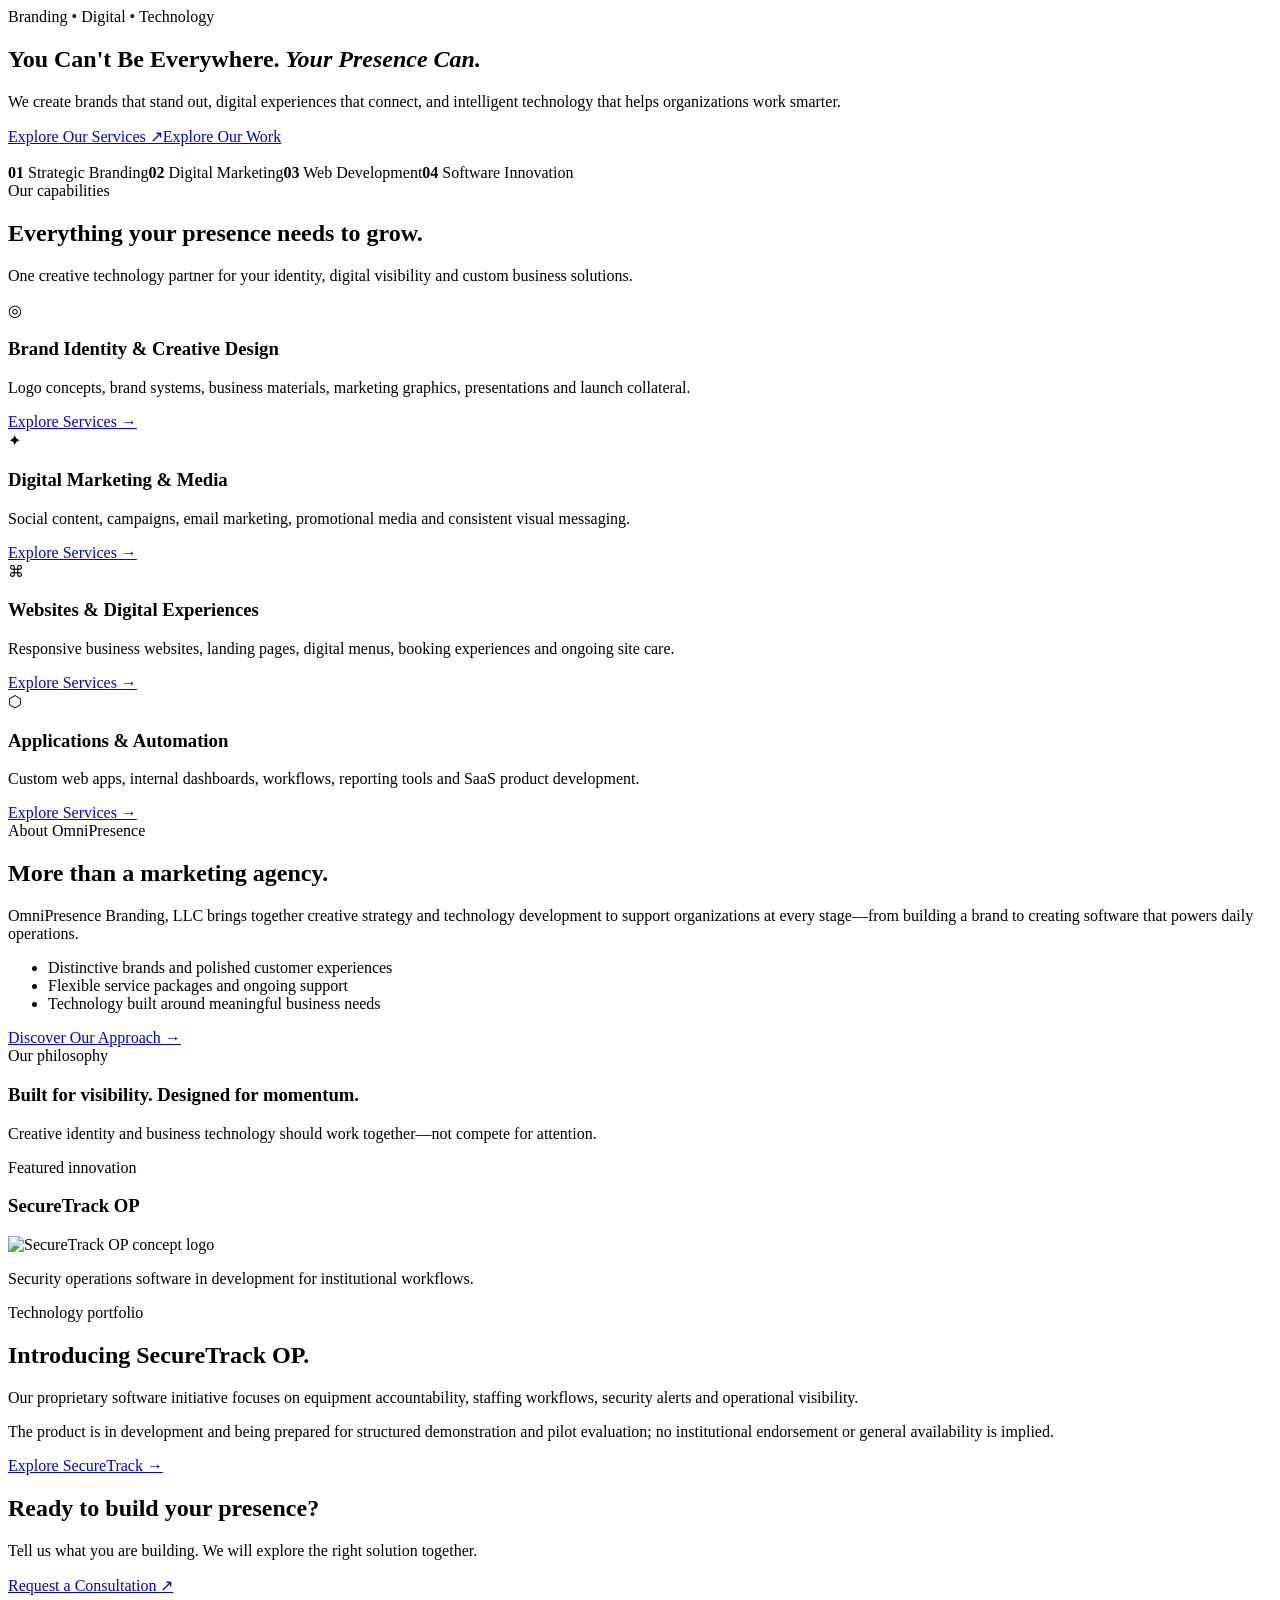
==== index.html @ 3f631cc3 "Add files via upload" ====
<!doctype html><html lang="en"><head><meta charset="utf-8"><meta name="viewport" content="width=device-width,initial-scale=1"><meta name="theme-color" content="#0b1424"><meta name="description" content="Creative branding, marketing, websites, custom applications and technology solutions."><title>Creative Branding & Technology | OmniPresence Branding, LLC</title><link rel="icon" href="assets/omnipresence-logo.svg" type="image/svg+xml"><link rel="stylesheet" href="assets/styles.css"></head><body><div data-header></div><main id="main-content"><section class="hero"><div class="container hero-grid"><div><div class="eyebrow">Branding • Digital • Technology</div><h1>You Can't Be Everywhere. <em>Your Presence Can.</em></h1><p>We create brands that stand out, digital experiences that connect, and intelligent technology that helps organizations work smarter.</p><div class="buttons"><a class="btn btn-gold" href="services.html">Explore Our Services ↗</a><a class="btn btn-outline" href="portfolio.html">Explore Our Work</a></div></div><div class="orbit" aria-hidden="true"><div class="orbit-core"><img src="assets/omnipresence-logo.svg" alt=""></div></div></div></section><div class="trust-strip"><div class="container trust-grid"><span><b>01</b> Strategic Branding</span><span><b>02</b> Digital Marketing</span><span><b>03</b> Web Development</span><span><b>04</b> Software Innovation</span></div></div><section class="light"><div class="container"><div class="section-head"><div class="eyebrow">Our capabilities</div><h2>Everything your presence needs to grow.</h2><p>One creative technology partner for your identity, digital visibility and custom business solutions.</p></div><div class="cards"><article class="card"><div class="symbol" aria-hidden="true">◎</div><h3>Brand Identity & Creative Design</h3><p>Logo concepts, brand systems, business materials, marketing graphics, presentations and launch collateral.</p><a class="text-link" href="services.html">Explore Services →</a></article><article class="card"><div class="symbol" aria-hidden="true">✦</div><h3>Digital Marketing & Media</h3><p>Social content, campaigns, email marketing, promotional media and consistent visual messaging.</p><a class="text-link" href="services.html">Explore Services →</a></article><article class="card"><div class="symbol" aria-hidden="true">⌘</div><h3>Websites & Digital Experiences</h3><p>Responsive business websites, landing pages, digital menus, booking experiences and ongoing site care.</p><a class="text-link" href="services.html">Explore Services →</a></article><article class="card"><div class="symbol" aria-hidden="true">⬡</div><h3>Applications & Automation</h3><p>Custom web apps, internal dashboards, workflows, reporting tools and SaaS product development.</p><a class="text-link" href="services.html">Explore Services →</a></article></div></div></section><section><div class="container split"><div><div class="eyebrow">About OmniPresence</div><h2>More than a marketing agency.</h2><p>OmniPresence Branding, LLC brings together creative strategy and technology development to support organizations at every stage—from building a brand to creating software that powers daily operations.</p><ul class="check-list"><li>Distinctive brands and polished customer experiences</li><li>Flexible service packages and ongoing support</li><li>Technology built around meaningful business needs</li></ul><a class="btn btn-dark" href="about.html">Discover Our Approach →</a></div><div class="feature-panel"><div class="eyebrow">Our philosophy</div><h3>Built for visibility. Designed for momentum.</h3><p>Creative identity and business technology should work together—not compete for attention.</p></div></div></section><section class="light"><div class="container split"><div class="feature-panel"><span class="tag">Featured innovation</span><h3>SecureTrack OP</h3><img class="product-logo" src="assets/securetrack-logo.svg" alt="SecureTrack OP concept logo"><p>Security operations software in development for institutional workflows.</p></div><div><div class="eyebrow">Technology portfolio</div><h2>Introducing SecureTrack OP.</h2><p>Our proprietary software initiative focuses on equipment accountability, staffing workflows, security alerts and operational visibility.</p><p class="muted">The product is in development and being prepared for structured demonstration and pilot evaluation; no institutional endorsement or general availability is implied.</p><a href="securetrack.html" class="btn btn-dark">Explore SecureTrack →</a></div></div></section><section><div class="container"><div class="cta"><div><h2>Ready to build your presence?</h2><p>Tell us what you are building. We will explore the right solution together.</p></div><a class="btn btn-gold" href="contact.html">Request a Consultation ↗</a></div></div></section></main><div data-footer></div><script src="assets/config.js"></script><script src="assets/app.js"></script></body></html>
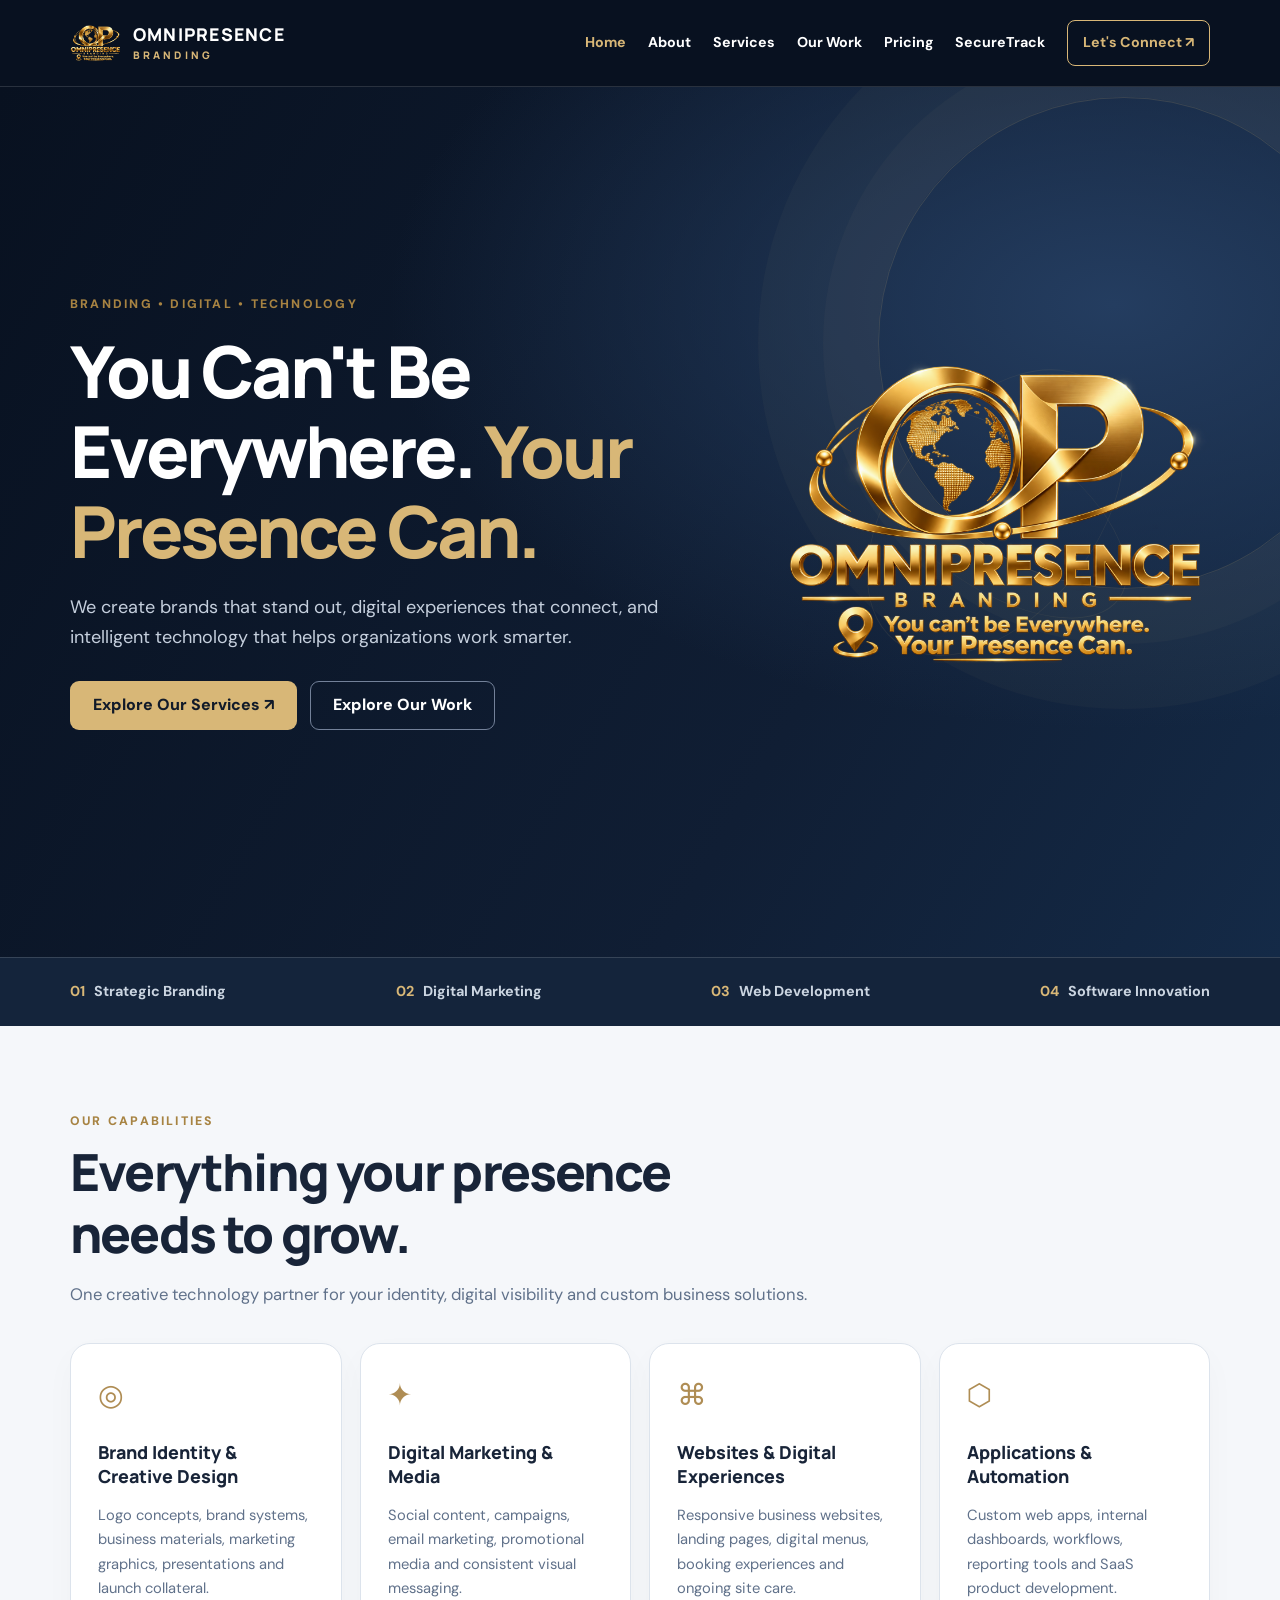
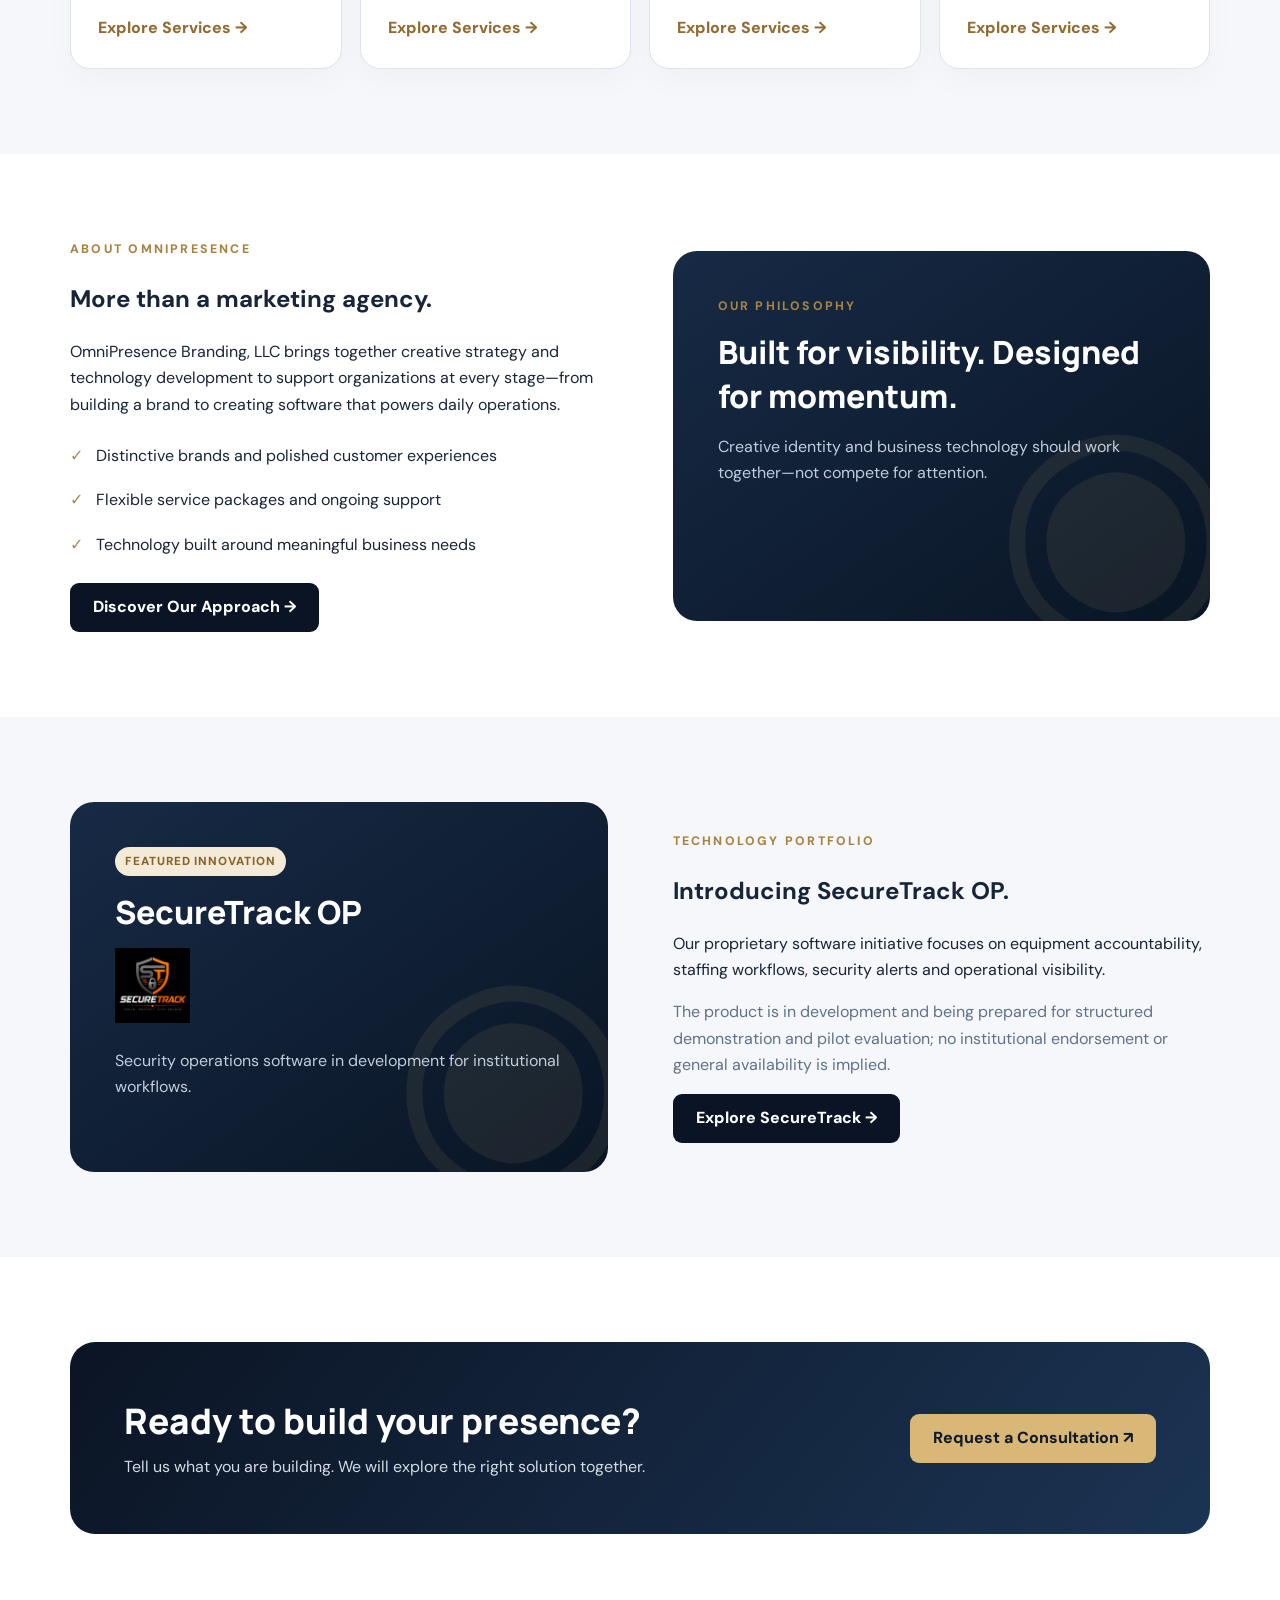
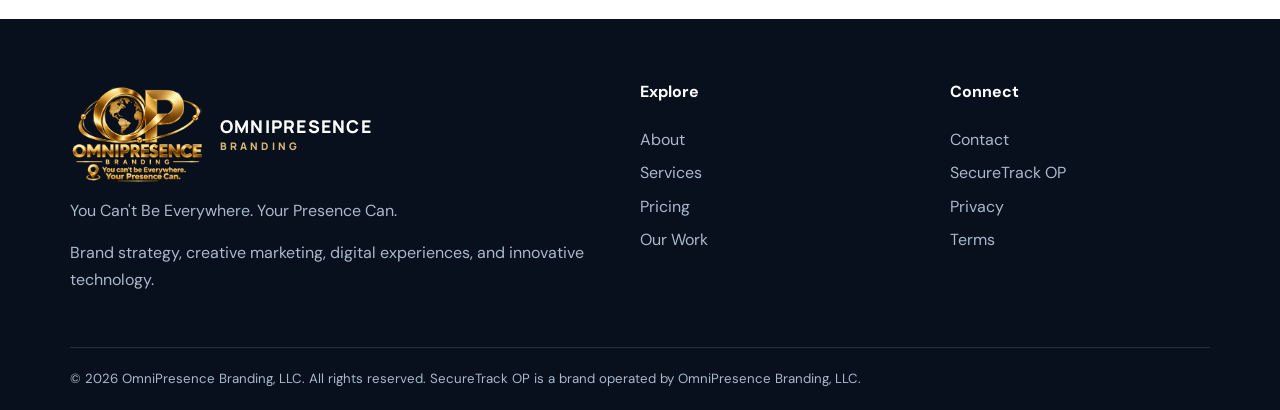
==== commit aaa1f25d: "Update index.html" ====
--- a/index.html
+++ b/index.html
@@ -1 +1 @@
-<!doctype html><html lang="en"><head><meta charset="utf-8"><meta name="viewport" content="width=device-width,initial-scale=1"><meta name="theme-color" content="#0b1424"><meta name="description" content="Creative branding, marketing, websites, custom applications and technology solutions."><title>Creative Branding & Technology | OmniPresence Branding, LLC</title><link rel="icon" href="assets/omnipresence-logo.svg" type="image/svg+xml"><link rel="stylesheet" href="assets/styles.css"></head><body><div data-header></div><main id="main-content"><section class="hero"><div class="container hero-grid"><div><div class="eyebrow">Branding • Digital • Technology</div><h1>You Can't Be Everywhere. <em>Your Presence Can.</em></h1><p>We create brands that stand out, digital experiences that connect, and intelligent technology that helps organizations work smarter.</p><div class="buttons"><a class="btn btn-gold" href="services.html">Explore Our Services ↗</a><a class="btn btn-outline" href="portfolio.html">Explore Our Work</a></div></div><div class="orbit" aria-hidden="true"><div class="orbit-core"><img src="assets/omnipresence-logo.svg" alt=""></div></div></div></section><div class="trust-strip"><div class="container trust-grid"><span><b>01</b> Strategic Branding</span><span><b>02</b> Digital Marketing</span><span><b>03</b> Web Development</span><span><b>04</b> Software Innovation</span></div></div><section class="light"><div class="container"><div class="section-head"><div class="eyebrow">Our capabilities</div><h2>Everything your presence needs to grow.</h2><p>One creative technology partner for your identity, digital visibility and custom business solutions.</p></div><div class="cards"><article class="card"><div class="symbol" aria-hidden="true">◎</div><h3>Brand Identity & Creative Design</h3><p>Logo concepts, brand systems, business materials, marketing graphics, presentations and launch collateral.</p><a class="text-link" href="services.html">Explore Services →</a></article><article class="card"><div class="symbol" aria-hidden="true">✦</div><h3>Digital Marketing & Media</h3><p>Social content, campaigns, email marketing, promotional media and consistent visual messaging.</p><a class="text-link" href="services.html">Explore Services →</a></article><article class="card"><div class="symbol" aria-hidden="true">⌘</div><h3>Websites & Digital Experiences</h3><p>Responsive business websites, landing pages, digital menus, booking experiences and ongoing site care.</p><a class="text-link" href="services.html">Explore Services →</a></article><article class="card"><div class="symbol" aria-hidden="true">⬡</div><h3>Applications & Automation</h3><p>Custom web apps, internal dashboards, workflows, reporting tools and SaaS product development.</p><a class="text-link" href="services.html">Explore Services →</a></article></div></div></section><section><div class="container split"><div><div class="eyebrow">About OmniPresence</div><h2>More than a marketing agency.</h2><p>OmniPresence Branding, LLC brings together creative strategy and technology development to support organizations at every stage—from building a brand to creating software that powers daily operations.</p><ul class="check-list"><li>Distinctive brands and polished customer experiences</li><li>Flexible service packages and ongoing support</li><li>Technology built around meaningful business needs</li></ul><a class="btn btn-dark" href="about.html">Discover Our Approach →</a></div><div class="feature-panel"><div class="eyebrow">Our philosophy</div><h3>Built for visibility. Designed for momentum.</h3><p>Creative identity and business technology should work together—not compete for attention.</p></div></div></section><section class="light"><div class="container split"><div class="feature-panel"><span class="tag">Featured innovation</span><h3>SecureTrack OP</h3><img class="product-logo" src="assets/securetrack-logo.svg" alt="SecureTrack OP concept logo"><p>Security operations software in development for institutional workflows.</p></div><div><div class="eyebrow">Technology portfolio</div><h2>Introducing SecureTrack OP.</h2><p>Our proprietary software initiative focuses on equipment accountability, staffing workflows, security alerts and operational visibility.</p><p class="muted">The product is in development and being prepared for structured demonstration and pilot evaluation; no institutional endorsement or general availability is implied.</p><a href="securetrack.html" class="btn btn-dark">Explore SecureTrack →</a></div></div></section><section><div class="container"><div class="cta"><div><h2>Ready to build your presence?</h2><p>Tell us what you are building. We will explore the right solution together.</p></div><a class="btn btn-gold" href="contact.html">Request a Consultation ↗</a></div></div></section></main><div data-footer></div><script src="assets/config.js"></script><script src="assets/app.js"></script></body></html>+<!doctype html><html lang="en"><head><meta charset="utf-8"><meta name="viewport" content="width=device-width,initial-scale=1"><meta name="theme-color" content="#0b1424"><meta name="description" content="Creative branding, marketing, websites, custom applications and technology solutions."><title>Creative Branding & Technology | OmniPresence Branding, LLC</title><link rel="icon" href="assets/omnipresence-logo-transparent.png" type="image/svg+xml"><link rel="stylesheet" href="assets/styles.css"></head><body><div data-header></div><main id="main-content"><section class="hero"><div class="container hero-grid"><div><div class="eyebrow">Branding • Digital • Technology</div><h1>You Can't Be Everywhere. <em>Your Presence Can.</em></h1><p>We create brands that stand out, digital experiences that connect, and intelligent technology that helps organizations work smarter.</p><div class="buttons"><a class="btn btn-gold" href="services.html">Explore Our Services ↗</a><a class="btn btn-outline" href="portfolio.html">Explore Our Work</a></div></div><div class="orbit" aria-hidden="true"><div class="orbit-core"><img src="assets/omnipresence-logo-transparent.png" alt=""></div></div></div></section><div class="trust-strip"><div class="container trust-grid"><span><b>01</b> Strategic Branding</span><span><b>02</b> Digital Marketing</span><span><b>03</b> Web Development</span><span><b>04</b> Software Innovation</span></div></div><section class="light"><div class="container"><div class="section-head"><div class="eyebrow">Our capabilities</div><h2>Everything your presence needs to grow.</h2><p>One creative technology partner for your identity, digital visibility and custom business solutions.</p></div><div class="cards"><article class="card"><div class="symbol" aria-hidden="true">◎</div><h3>Brand Identity & Creative Design</h3><p>Logo concepts, brand systems, business materials, marketing graphics, presentations and launch collateral.</p><a class="text-link" href="services.html">Explore Services →</a></article><article class="card"><div class="symbol" aria-hidden="true">✦</div><h3>Digital Marketing & Media</h3><p>Social content, campaigns, email marketing, promotional media and consistent visual messaging.</p><a class="text-link" href="services.html">Explore Services →</a></article><article class="card"><div class="symbol" aria-hidden="true">⌘</div><h3>Websites & Digital Experiences</h3><p>Responsive business websites, landing pages, digital menus, booking experiences and ongoing site care.</p><a class="text-link" href="services.html">Explore Services →</a></article><article class="card"><div class="symbol" aria-hidden="true">⬡</div><h3>Applications & Automation</h3><p>Custom web apps, internal dashboards, workflows, reporting tools and SaaS product development.</p><a class="text-link" href="services.html">Explore Services →</a></article></div></div></section><section><div class="container split"><div><div class="eyebrow">About OmniPresence</div><h2>More than a marketing agency.</h2><p>OmniPresence Branding, LLC brings together creative strategy and technology development to support organizations at every stage—from building a brand to creating software that powers daily operations.</p><ul class="check-list"><li>Distinctive brands and polished customer experiences</li><li>Flexible service packages and ongoing support</li><li>Technology built around meaningful business needs</li></ul><a class="btn btn-dark" href="about.html">Discover Our Approach →</a></div><div class="feature-panel"><div class="eyebrow">Our philosophy</div><h3>Built for visibility. Designed for momentum.</h3><p>Creative identity and business technology should work together—not compete for attention.</p></div></div></section><section class="light"><div class="container split"><div class="feature-panel"><span class="tag">Featured innovation</span><h3>SecureTrack OP</h3><img class="product-logo" src="assets/securetrack-logo.svg" alt="SecureTrack OP concept logo"><p>Security operations software in development for institutional workflows.</p></div><div><div class="eyebrow">Technology portfolio</div><h2>Introducing SecureTrack OP.</h2><p>Our proprietary software initiative focuses on equipment accountability, staffing workflows, security alerts and operational visibility.</p><p class="muted">The product is in development and being prepared for structured demonstration and pilot evaluation; no institutional endorsement or general availability is implied.</p><a href="securetrack.html" class="btn btn-dark">Explore SecureTrack →</a></div></div></section><section><div class="container"><div class="cta"><div><h2>Ready to build your presence?</h2><p>Tell us what you are building. We will explore the right solution together.</p></div><a class="btn btn-gold" href="contact.html">Request a Consultation ↗</a></div></div></section></main><div data-footer></div><script src="assets/config.js"></script><script src="assets/app.js"></script></body></html>
--- a/assets/styles.css
+++ b/assets/styles.css
@@ -0,0 +1,92 @@
+@import url('https://fonts.googleapis.com/css2?family=DM+Sans:wght@400;500;600;700&family=Manrope:wght@400;500;600;700;800&display=swap');
+:root{--navy:#0b1424;--navy2:#13213a;--gold:#d8b777;--ink:#182438;--muted:#60718a;--paper:#f5f7fa;--white:#fff;--line:#dce3ec;--radius:20px}*{box-sizing:border-box}html{scroll-behavior:smooth}body{margin:0;color:var(--ink);font-family:'DM Sans',system-ui,sans-serif;line-height:1.65;background:#fff}a{color:inherit;text-decoration:none}button,input,select,textarea{font:inherit}button{cursor:pointer}img{max-width:100%}.container{max-width:1190px;margin:auto;padding:0 25px}.eyebrow{text-transform:uppercase;color:#a78342;font-size:.77rem;font-weight:800;letter-spacing:.18em}.btn{display:inline-flex;align-items:center;justify-content:center;gap:10px;padding:13px 22px;border-radius:9px;font-weight:800;border:1px solid transparent;transition:.2s;line-height:1.3}.btn-gold{background:var(--gold);color:#111a29}.btn-gold:hover{background:#f0d29c;transform:translateY(-2px)}.btn-outline{border-color:#738199;color:white}.btn-outline:hover{background:#ffffff16}.btn-dark{background:var(--navy);color:white}.btn-dark:hover{background:#263b5b}.site-header{background:#081120;color:white;position:sticky;top:0;z-index:30;border-bottom:1px solid #ffffff22}.nav-bar{min-height:86px;display:flex;align-items:center;justify-content:space-between;gap:25px}.brand{display:flex;align-items:center;gap:12px}.brand-mark{width:51px;height:51px;object-fit:contain}.brand-name{font:800 1.1rem 'Manrope',sans-serif;letter-spacing:.07em;line-height:1.15}.brand-name span{display:block;color:var(--gold);letter-spacing:.3em;font-size:.65rem;padding-top:5px}.nav-links{display:flex;align-items:center;gap:22px;font-size:.89rem;font-weight:700}.nav-links a:hover,.nav-links a[aria-current=page]{color:var(--gold)}.nav-cta{padding:10px 15px;border:1px solid var(--gold);border-radius:8px;color:var(--gold)!important}.menu-toggle{display:none;background:none;color:white;border:1px solid #75839a;border-radius:8px;padding:8px 12px}.hero{background:radial-gradient(ellipse at 87% 25%,#243d60 0,transparent 46%),linear-gradient(120deg,#081120,#101e34 65%,#142a47);color:white;position:relative;overflow:hidden}.hero:after{content:'';width:490px;height:490px;position:absolute;right:-90px;top:10px;border:1px solid #d8b7772a;border-radius:50%;box-shadow:0 0 0 55px #d8b77708,0 0 0 120px #d8b77708;pointer-events:none}.hero-grid{display:grid;grid-template-columns:1.22fr .78fr;gap:42px;min-height:585px;align-items:center;padding-top:65px;padding-bottom:85px;position:relative;z-index:2}.hero h1{font:800 clamp(2.7rem,5.6vw,5rem)/1.12 'Manrope',sans-serif;letter-spacing:-.045em;margin:16px 0 22px}.hero h1 em{font-style:normal;color:var(--gold)}.hero p{color:#c5cfdd;font-size:1.13rem;max-width:610px}.buttons{display:flex;flex-wrap:wrap;gap:13px;margin-top:28px}.orbit{display:flex;align-items:center;justify-content:center;height:350px;position:relative}.orbit::before,.orbit::after{content:'';position:absolute;width:300px;height:300px;border:1px solid #c7a97066;border-radius:50%;transform:rotate(35deg) scaleY(.5)}.orbit::after{transform:rotate(-52deg) scaleY(.62);width:325px;height:325px}.orbit-core{border-radius:50%;height:235px;width:235px;display:grid;place-items:center;background:radial-gradient(circle,#263e5a,#0d1828);border:1px solid #6a7890;box-shadow:0 0 55px #b9975133}.orbit-core img {
+    width: 500px;
+    max-width: none;
+    height: auto;
+    object-fit: contain;
+}.trust-strip{background:#14243b;color:#cbd5e1;border-top:1px solid #ffffff25}.trust-grid{display:flex;justify-content:space-between;align-items:center;gap:20px;padding-top:22px;padding-bottom:22px;font-size:.9rem;font-weight:700;flex-wrap:wrap}.trust-grid span{display:flex;align-items:center;gap:9px}.trust-grid b{color:var(--gold)}section{padding:85px 0}.section-head{max-width:740px;margin-bottom:35px}.section-head h2,.page-head h1{font:800 clamp(2rem,4vw,3.2rem)/1.2 'Manrope',sans-serif;letter-spacing:-.035em;margin:10px 0 12px}.section-head p{color:var(--muted);font-size:1.04rem}.light{background:var(--paper)}.cards{display:grid;grid-template-columns:repeat(4,1fr);gap:18px}.card{background:white;border:1px solid var(--line);padding:27px;border-radius:var(--radius);box-shadow:0 12px 32px #11203507}.card .symbol{font-size:1.85rem;color:#af8d54}.card h3{font:800 1.12rem 'Manrope',sans-serif;line-height:1.35;margin:20px 0 9px}.card p{color:var(--muted);font-size:.92rem}.text-link{color:#936b2d;font-weight:800}.split{display:grid;grid-template-columns:1fr 1fr;gap:65px;align-items:center}.feature-panel{background:linear-gradient(145deg,#172a45,#091524);color:white;border-radius:24px;padding:45px;min-height:370px;position:relative;overflow:hidden}.feature-panel:after{content:'◉';font-size:280px;position:absolute;right:-28px;bottom:-130px;color:#d8b77716}.feature-panel>*{position:relative;z-index:1}.feature-panel h3{font:800 2rem 'Manrope',sans-serif;margin:14px 0}.feature-panel p{color:#c1cddd}.check-list{padding:0;list-style:none}.check-list li{padding:9px 0 9px 26px;position:relative}.check-list li:before{content:'✓';position:absolute;left:0;color:#aa874e;font-weight:900}.stats{display:grid;grid-template-columns:repeat(3,1fr);gap:18px}.stat{padding:20px;border-left:3px solid var(--gold);background:#fff;border-radius:4px}.stat strong{display:block;font:800 1.3rem 'Manrope'}.stat small{color:var(--muted)}.cta{background:linear-gradient(130deg,#0b1424,#1b3453);color:white;border-radius:25px;padding:54px;display:flex;align-items:center;justify-content:space-between;gap:30px}.cta h2{font:800 2.2rem 'Manrope',sans-serif;margin:0 0 9px}.cta p{color:#d3dbe4;margin:0}.page-head{background:linear-gradient(115deg,#0b1424,#183152);color:white;padding:85px 0}.page-head p{max-width:740px;color:#cbd5e1;font-size:1.1rem}.page-head .eyebrow{color:var(--gold)}.two-col{display:grid;grid-template-columns:1fr 1fr;gap:28px}.package-grid{display:grid;grid-template-columns:repeat(3,1fr);gap:20px}.price{font:800 1.6rem 'Manrope';margin:12px 0}.muted{color:var(--muted)}.notice{border-left:4px solid var(--gold);background:#fff8e9;border-radius:5px;padding:18px 22px;color:#55472c}.tag{display:inline-block;font-size:.73rem;font-weight:800;letter-spacing:.08em;text-transform:uppercase;background:#f3ead8;color:#876329;padding:5px 10px;border-radius:20px}.field{display:flex;flex-direction:column;gap:6px}.field label{font-size:.9rem;font-weight:700}.field input,.field select,.field textarea{width:100%;border:1px solid #bdc8d5;border-radius:9px;padding:13px;background:#fff}.field textarea{min-height:135px;resize:vertical}.form-grid{display:grid;grid-template-columns:1fr 1fr;gap:16px}.form{display:grid;gap:18px}.footer{background:#07101c;color:#aab9cb;padding:60px 0 20px}.footer-grid{display:grid;grid-template-columns:2fr 1fr 1fr;gap:50px}.footer h4{color:white;margin-top:0}.footer a{display:block;margin:7px 0}.footer a:hover{color:var(--gold)}.footer .brand{color:white}.footer-bottom{border-top:1px solid #ffffff21;padding-top:20px;margin-top:38px;font-size:.83rem}.sample{border:1px dashed #adbacc;border-radius:16px;padding:28px;background:#f8fafc}.product-logo{max-width:190px;max-height:75px;object-fit:contain}.mini-note{font-size:.84rem;color:#718197}.hide{display:none!important}@media(max-width:1020px){.cards{grid-template-columns:repeat(2,1fr)}.nav-links{gap:12px;font-size:.8rem}.hero-grid{grid-template-columns:1fr .65fr}.orbit{height:270px}.orbit-core{height:175px;width:175px}.orbit-core img{width:120px}}@media(max-width:760px){.nav-bar{min-height:75px}.menu-toggle{display:block}.nav-links{display:none;position:absolute;top:74px;left:0;right:0;padding:20px 25px;background:#081120;flex-direction:column;align-items:stretch;border-bottom:1px solid #33445a}.nav-links.open{display:flex}.hero-grid,.split,.two-col,.footer-grid{grid-template-columns:1fr}.hero-grid{padding-top:52px;padding-bottom:56px;gap:8px}.orbit{height:220px}.orbit-core{height:165px;width:165px}.orbit-core img{width:120px}.orbit::before{width:240px;height:240px}.orbit::after{width:255px;height:255px}.package-grid{grid-template-columns:1fr}.cards{grid-template-columns:1fr}.stats{grid-template-columns:1fr}.cta{padding:30px;flex-direction:column;align-items:flex-start}section{padding:60px 0}.form-grid{grid-template-columns:1fr}.page-head{padding:65px 0}.brand-name{font-size:.9rem}}@media(prefers-reduced-motion:reduce){*{scroll-behavior:auto!important;transition:none!important}}
+
+/* =========================================
+   OMNIPRESENCE HOMEPAGE LOGO
+   ========================================= */
+
+/* Main logo display area */
+.hero .orbit {
+    width: 100%;
+    height: 550px;
+    display: flex;
+    align-items: center;
+    justify-content: center;
+    position: relative;
+}
+
+/* Remove the small circular container */
+.hero .orbit-core {
+    width: 100%;
+    height: 100%;
+    max-width: none;
+    border: none;
+    border-radius: 0;
+    background: transparent;
+    box-shadow: none;
+    display: flex;
+    align-items: center;
+    justify-content: center;
+}
+
+/* Increase actual logo size */
+.hero .orbit-core img {
+    width: 500px;
+    max-width: 100%;
+    height: auto;
+    max-height: 100%;
+    object-fit: contain;
+    position: relative;
+    z-index: 2;
+}
+
+/* Keep decorative orbit rings behind logo */
+.hero .orbit::before,
+.hero .orbit::after {
+    opacity: 0.25;
+    z-index: 0;
+}
+
+/* Tablet */
+@media (max-width: 1020px) {
+    .hero .orbit {
+        height: 400px;
+    }
+
+    .hero .orbit-core img {
+        width: 360px;
+    }
+}
+
+/* Mobile */
+@media (max-width: 760px) {
+    .hero .orbit {
+        height: 330px;
+    }
+
+    .hero .orbit-core img {
+        width: 300px;
+    }
+}
+
+/* =========================================
+   FOOTER LOGO
+   ========================================= */
+
+.footer .brand img {
+    width: 135px;
+    max-width: 135px;
+    height: auto;
+    flex-shrink: 0;
+}
+
+.footer .brand {
+    display: flex;
+    align-items: center;
+    gap: 15px;
+}
